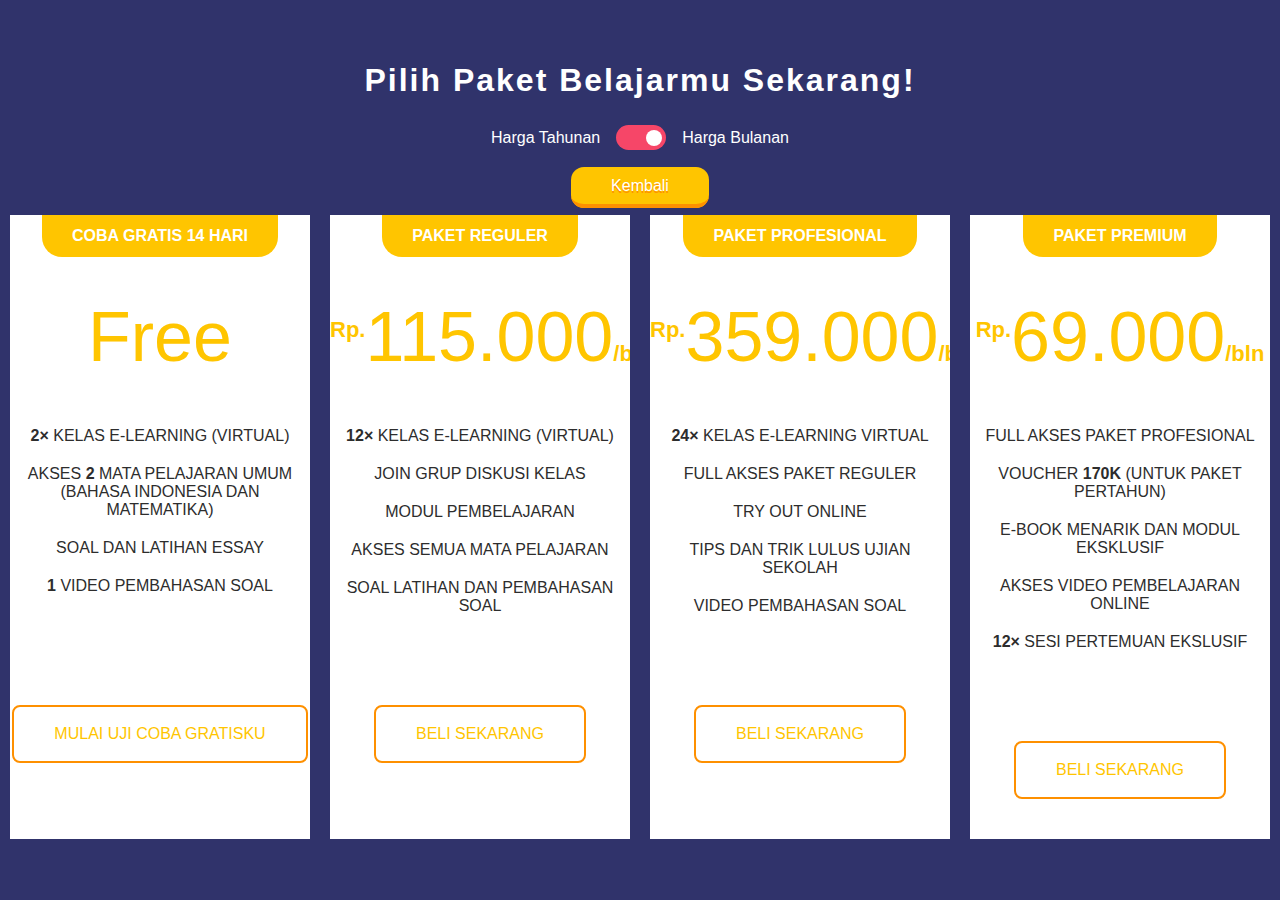
==== berlangganan/berlangganan.html @ d5b47748 "Add files via upload" ====
<!DOCTYPE html>
<html>
<head>
  <meta charset="UTF-8">
  <meta name="viewport" content="width=device-width, initial-scale=1.0">
  <link rel="stylesheet" href="style.css">
  <title>Rumah Belajar! - Berlangganan</title>
</head>

  <div class="pricing-table">

  <div class="switch">
      <h1 class="title">Pilih Paket Belajarmu Sekarang!</h1>
      <div class="toggle-switch">
            <span>Harga Tahunan </span>
            <input type="checkbox" class="toggler">
            <span> Harga Bulanan</span>
      </div>
        <a href="../homepage/home.html" class="home">Kembali</a>
    </div>

    <div class="pricing-card">
      <h3 class="pricing-card-header">Coba Gratis 14 Hari</h3>
      <div class="price">Free</div>
      <ul>
        <li><strong>2×</strong> Kelas E-learning (virtual)</li>
        <li>Akses <strong>2</strong> mata pelajaran umum (Bahasa indonesia dan Matematika)
        <li> Soal dan Latihan essay </li>
        <li><strong>1</strong> video pembahasan soal</li>
        <li></li>
      </ul>
      <a href="../homepage/home_logged.html" class="order-btn">Mulai Uji Coba Gratisku</a>
    </div>

    <div class="pricing-card">
      <h3 class="pricing-card-header">Paket Reguler</h3>
      <div class="price" id="reguler-price"><sup>Rp.</sup>115.000<span>/bln</span></div>
      <ul>
        <li><strong>12×</strong> kelas e-learning (virtual)</li>
        <li>join grup diskusi kelas</li>
        <li>Modul pembelajaran</li>
        <li>akses semua mata pelajaran</li>
        <li>Soal Latihan dan pembahasan soal</li>
      </ul>
      <a href="#" class="order-btn">Beli Sekarang</a>
    </div>

    <div class="pricing-card">
      <h3 class="pricing-card-header">Paket Profesional</h3>
      <div class="price" id="pro-price"><sup>Rp.</sup>359.000<span>/bln</span></div>
      <ul>
        <li><strong>24×</strong> kelas e-learning virtual</li>
        <li>full akses paket reguler</li>
        <li>try out online</li>
        <li>Tips dan trik lulus ujian sekolah</li>
        <li>Video pembahasan soal</li>
      </ul>
      <a href="#" class="order-btn">Beli Sekarang</a>
    </div>

    <div class="pricing-card">
      <h3 class="pricing-card-header" >Paket Premium</h3>
      <div class="price" id="premium-price"><sup>Rp.</sup>69.000<span>/bln</span></div>
      <ul>
        <li>full akses paket profesional</li>
        <li>voucher <strong>170k</strong> (untuk paket pertahun)</li>
        <li>e-book menarik dan modul eksklusif</li>
        <li>Akses video pembelajaran online</li>
        <li><strong>12×</strong> sesi pertemuan ekslusif</li>
      </ul>
      <a href="#" class="order-btn">Beli Sekarang</a>
    </div>
  </div>
  <script src="main.js"></script>
</body>
</html>
---- berlangganan/style.css ----
*{
  margin: 0;
  padding: 0;
  box-sizing: border-box;
  font-family: "Open Sans",sans-serif;
  text-decoration: none;
  list-style: none;
}

body{
  background-color: #30336b;
  min-height: 100vh;
  display: flex;
  align-items: center;
}

.switch {
  text-align: center;
  width: 100%;
  height: 60%;
  padding-top: 20px;
 
}

h1.title {
  letter-spacing: 2px;
  margin-bottom: 1.5rem;
  color: #fff;
}

.toggle-switch{
    display: flex;
    height: 30px;
    width: 100%;
    justify-content: center;
    align-items: center;
    margin-bottom: 1.5rem;
}

.toggle-switch span{
  color: #fff;
}

.toggler{
    appearance: none;
    -webkit-appearance: none;
    -moz-appearance: none;
    width: 50px;
    height: 25px;
    background-color: #f64668;
    border-radius: 25px;
    margin: 0 1rem;
    position: relative;
}

.toggler::before{
    content: "";
    width: 16px;
    height: 16px;
    background-color: white;
    position: absolute;
    border-radius: 50%;
    top:50%;
    transform: translateY(-50%);
    right:4px;
}

.toggler:checked:before{
    right: 55%;
}

.home {
 padding: 10px 40px;
 color: #fff;
 border-radius: 13px;
 background-color: #ffc500;
 text-shadow: 0px 2px #fe9000;
 border-bottom: 4px solid #fe9000;
 transition: .2s linear;
}

.home:hover{
  background-color: #fff;
  color: #ffc500;
  text-shadow: none;
  font-size: 20px;
  font-family: 'Pacifico' ,cursive;
}


.pricing-table{
  display: flex;
  flex-wrap: wrap;
  justify-content: space-around;
  width: min(1600px, 100%);
  margin: auto;
}

.pricing-card{
  flex: 1;
  max-width: 360px;
  background-color: #fff;
  margin: 20px 10px;
  text-align: center;
  cursor: pointer;
  overflow: hidden;
  color: #2d2d2d;
  transition: .3s linear;
}

.pricing-card-header{
  background-color: #ffc500;
  display: inline-block;
  color: #fff;
  padding: 12px 30px;
  border-radius: 0 0 20px 20px;
  font-size: 16px;
  text-transform: uppercase;
  font-weight: 600;
  transition: .4s linear;
}

.pricing-card:hover .pricing-card-header{
  box-shadow: 0 0 0 26em #fe9000;
}

.price{
  font-size: 70px;
  color: #ffc500;
  margin: 40px 0;
  transition: .2s linear;
}

.price sup, .price span{
  font-size: 22px;
  font-weight: 700;
}

.pricing-card:hover ,.pricing-card:hover .price{
  color: #fff;
}

.pricing-card li{
  font-size: 16px;
  padding: 10px 0;
  text-transform: uppercase;
}

.order-btn{
  display: inline-block;
  margin-bottom: 40px;
  margin-top: 80px;
  border: 2px solid #fe9000;
  color: #ffc500;
  padding: 18px 40px;
  border-radius: 8px;
  text-transform: uppercase;
  font-weight: 500;
  transition: .3s linear;
}

.order-btn:hover{
  background-color: #ffc500;
  color: #fff;
}

@media screen and (max-width:1100px){
  .pricing-card{
    flex: 50%;
  }
}
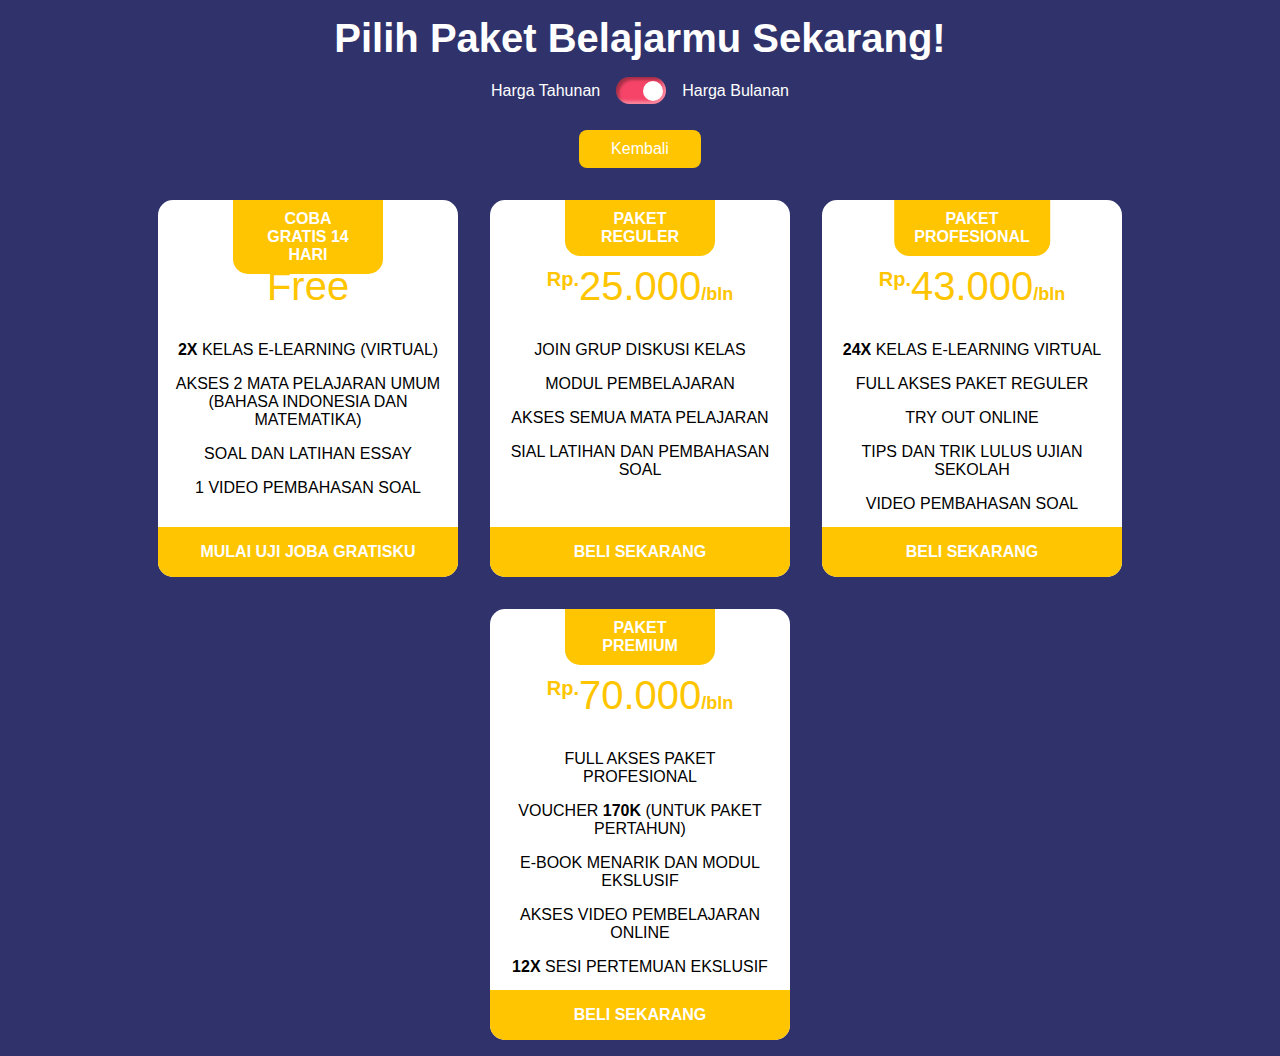
==== commit eb360faf: "Add files via upload" ====
--- a/berlangganan/berlangganan.html
+++ b/berlangganan/berlangganan.html
@@ -1,76 +1,66 @@
 <!DOCTYPE html>
 <html>
-<head>
-  <meta charset="UTF-8">
-  <meta name="viewport" content="width=device-width, initial-scale=1.0">
-  <link rel="stylesheet" href="style.css">
-  <title>Rumah Belajar! - Berlangganan</title>
-</head>
-
-  <div class="pricing-table">
-
-  <div class="switch">
-      <h1 class="title">Pilih Paket Belajarmu Sekarang!</h1>
-      <div class="toggle-switch">
-            <span>Harga Tahunan </span>
-            <input type="checkbox" class="toggler">
-            <span> Harga Bulanan</span>
+  <head>
+    <meta charset="UTF-8" />
+    <meta name="viewport" content="width=device-width, initial-scale=1.0" />
+    <link rel="stylesheet" href="style.css" />
+    <title>Rumah Belajar! - Berlangganan</title>
+  </head>
+  <body>
+    <div class="title">
+      <h1>Pilih Paket Belajarmu Sekarang!</h1>
+    </div>
+    <div class="desc">
+      <div class="switch-wrap">
+        <p>Harga Tahunan</p>
+        <span id="switch" class="switch">
+          <span id="toggle" class="toggle"></span>
+        </span>
+        <p>Harga Bulanan</p>
       </div>
-        <a href="../homepage/home.html" class="home">Kembali</a>
+      <a href="../homepage/home.html">Kembali</a>
+    </div>
+    <div class="card-wrap">
+      <div class="card free">
+        <h1>COBA GRATIS 14 HARI</h1>
+        <h1><sup></sup> Free</h1>
+        <p><b>2x</b> KELAS E-LEARNING (VIRTUAL)</p>
+        <p>AKSES 2 MATA PELAJARAN UMUM (BAHASA INDONESIA DAN MATEMATIKA)</p>
+        <p>SOAL DAN LATIHAN ESSAY</p>
+        <p>1 VIDEO PEMBAHASAN SOAL</p>
+        <a href="../homepage/home.html">MULAI UJI JOBA GRATISKU</a>
+      </div>
+      <div class="card reguler">
+        <h1>paket reguler</h1>
+        <h1 id="price" class="price"><sup>Rp.</sup>25.000<span>/bln</span></h1>
+        <p>join grup diskusi kelas</p>
+        <p>modul pembelajaran</p>
+        <p>akses semua mata pelajaran</p>
+        <p>sial latihan dan pembahasan soal</p>
+        <a href="#">beli sekarang</a>
+      </div>
+      <div class="card prof">
+        <h1>paket profesional</h1>
+        <h1 id="price" class="price"><sup>Rp.</sup>43.000<span>/bln</span></h1>
+        <p><b>24x</b> kelas e-learning virtual</p>
+        <p>full akses paket reguler</p>
+        <p>try out online</p>
+        <p>Tips dan trik lulus ujian sekolah</p>
+        <p>video pembahasan soal</p>
+        <a href="#">beli sekarang</a>
+      </div>
+      <div class="card premium">
+        <h1>paket premium</h1>
+        <h1 id="price" class="price"><sup>Rp.</sup>70.000<span>/bln</span></h1>
+        <p>full akses paket profesional</p>
+        <p>voucher <b>170K</b> (untuk paket pertahun)</p>
+        <p>e-book menarik dan modul ekslusif</p>
+        <p>akses video pembelajaran online</p>
+        <p><b>12x</b> sesi pertemuan ekslusif</p>
+        <a href="#">Beli sekarang</a>
+      </div>
     </div>
 
-    <div class="pricing-card">
-      <h3 class="pricing-card-header">Coba Gratis 14 Hari</h3>
-      <div class="price">Free</div>
-      <ul>
-        <li><strong>2×</strong> Kelas E-learning (virtual)</li>
-        <li>Akses <strong>2</strong> mata pelajaran umum (Bahasa indonesia dan Matematika)
-        <li> Soal dan Latihan essay </li>
-        <li><strong>1</strong> video pembahasan soal</li>
-        <li></li>
-      </ul>
-      <a href="../homepage/home_logged.html" class="order-btn">Mulai Uji Coba Gratisku</a>
-    </div>
-
-    <div class="pricing-card">
-      <h3 class="pricing-card-header">Paket Reguler</h3>
-      <div class="price" id="reguler-price"><sup>Rp.</sup>115.000<span>/bln</span></div>
-      <ul>
-        <li><strong>12×</strong> kelas e-learning (virtual)</li>
-        <li>join grup diskusi kelas</li>
-        <li>Modul pembelajaran</li>
-        <li>akses semua mata pelajaran</li>
-        <li>Soal Latihan dan pembahasan soal</li>
-      </ul>
-      <a href="#" class="order-btn">Beli Sekarang</a>
-    </div>
-
-    <div class="pricing-card">
-      <h3 class="pricing-card-header">Paket Profesional</h3>
-      <div class="price" id="pro-price"><sup>Rp.</sup>359.000<span>/bln</span></div>
-      <ul>
-        <li><strong>24×</strong> kelas e-learning virtual</li>
-        <li>full akses paket reguler</li>
-        <li>try out online</li>
-        <li>Tips dan trik lulus ujian sekolah</li>
-        <li>Video pembahasan soal</li>
-      </ul>
-      <a href="#" class="order-btn">Beli Sekarang</a>
-    </div>
-
-    <div class="pricing-card">
-      <h3 class="pricing-card-header" >Paket Premium</h3>
-      <div class="price" id="premium-price"><sup>Rp.</sup>69.000<span>/bln</span></div>
-      <ul>
-        <li>full akses paket profesional</li>
-        <li>voucher <strong>170k</strong> (untuk paket pertahun)</li>
-        <li>e-book menarik dan modul eksklusif</li>
-        <li>Akses video pembelajaran online</li>
-        <li><strong>12×</strong> sesi pertemuan ekslusif</li>
-      </ul>
-      <a href="#" class="order-btn">Beli Sekarang</a>
-    </div>
-  </div>
-  <script src="main.js"></script>
-</body>
-</html>+    <script src="main.js"></script>
+  </body>
+</html>
--- a/berlangganan/style.css
+++ b/berlangganan/style.css
@@ -1,171 +1,147 @@
-*{
+* {
   margin: 0;
   padding: 0;
   box-sizing: border-box;
-  font-family: "Open Sans",sans-serif;
+  font-family: Arial, Helvetica, sans-serif;
   text-decoration: none;
-  list-style: none;
+  transition: all 0.3s ease;
 }
 
-body{
+html,
+body {
+  width: 100%;
+  height: 100%;
+}
+body {
   background-color: #30336b;
-  min-height: 100vh;
+}
+
+.title {
+  padding: 1rem;
   display: flex;
+  justify-content: center;
+}
+.title > h1 {
+  font-size: 40px;
+  color: white;
+}
+.desc {
+  display: flex;
+  flex-direction: column;
+  justify-content: center;
   align-items: center;
+}
+.switch-wrap {
+  display: flex;
+  justify-content: center;
+  align-items: center;
+  padding: 0 0 1rem;
+}
+.switch-wrap > p {
+  color: white;
+  font-size: 16px;
 }
 
 .switch {
-  text-align: center;
-  width: 100%;
-  height: 60%;
-  padding-top: 20px;
- 
+  position: relative;
+  width: 50px;
+  height: 27px;
+  margin: 0 1rem;
+  border-radius: 64px;
+  background: #f64468;
+  box-shadow: inset 3px 3px 3px #00000053, inset -3px -3px 3px #ffffff5a;
+  overflow: hidden;
+  cursor: pointer;
+}
+.toggle {
+  position: absolute;
+  background: white;
+  width: 20px;
+  height: 20px;
+  top: 50%;
+  right: 3px;
+  transform: translateY(-50%);
+  border-radius: 50%;
+}
+.desc > a {
+  background: #ffc500;
+  color: white;
+  margin-top: 10px;
+  padding: 10px 2rem;
+  border-radius: 8px;
+}
+.desc > a:hover {
+  transform: scale(1.1);
 }
 
-h1.title {
-  letter-spacing: 2px;
-  margin-bottom: 1.5rem;
-  color: #fff;
+.card-wrap {
+  display: flex;
+  flex-wrap: wrap;
+  margin: auto;
+  gap: 2rem;
+  justify-content: center;
+  padding: 2rem 10px 1rem;
+}
+.card {
+  width: 100%;
+  max-width: 300px;
+  padding: 1rem 1rem 3rem;
+  border-radius: 15px;
+  background: white;
+  position: relative;
+  overflow: hidden;
+}
+.card:hover {
+  transform: scale(1.1);
+  background-position: 100% -100%;
+}
+.card > h1:nth-of-type(1) {
+  font-size: 16px;
+  text-transform: uppercase;
+  background: #ffc500;
+  color: white;
+  position: absolute;
+  top: 0;
+  left: 50%;
+  transform: translateX(-50%);
+  text-align: center;
+  width: fit-content;
+  padding: 10px 20px;
+  border-radius: 0 0 15px 15px;
+}
+.card > h1:nth-of-type(2),
+.price {
+  padding: 3rem 0 2rem;
+  text-align: center;
+  color: #ffc500;
+  font-size: 40px;
+  font-weight: 300;
 }
 
-.toggle-switch{
-    display: flex;
-    height: 30px;
-    width: 100%;
-    justify-content: center;
-    align-items: center;
-    margin-bottom: 1.5rem;
+.card > p {
+  transition: none;
+  text-align: center;
+  text-transform: uppercase;
+  margin-bottom: 1rem;
+  font-size: 16px;
 }
-
-.toggle-switch span{
-  color: #fff;
+.card > a {
+  position: absolute;
+  left: 0;
+  bottom: 0;
+  text-transform: uppercase;
+  width: 100%;
+  text-align: center;
+  padding: 1rem;
+  background: #ffc500;
+  color: white;
+  font-weight: bold;
 }
-
-.toggler{
-    appearance: none;
-    -webkit-appearance: none;
-    -moz-appearance: none;
-    width: 50px;
-    height: 25px;
-    background-color: #f64668;
-    border-radius: 25px;
-    margin: 0 1rem;
-    position: relative;
+sup {
+  font-size: 20px;
+  font-weight: bold;
 }
-
-.toggler::before{
-    content: "";
-    width: 16px;
-    height: 16px;
-    background-color: white;
-    position: absolute;
-    border-radius: 50%;
-    top:50%;
-    transform: translateY(-50%);
-    right:4px;
+.card > h1 > span {
+  font-size: 18px;
+  font-weight: bold;
 }
-
-.toggler:checked:before{
-    right: 55%;
-}
-
-.home {
- padding: 10px 40px;
- color: #fff;
- border-radius: 13px;
- background-color: #ffc500;
- text-shadow: 0px 2px #fe9000;
- border-bottom: 4px solid #fe9000;
- transition: .2s linear;
-}
-
-.home:hover{
-  background-color: #fff;
-  color: #ffc500;
-  text-shadow: none;
-  font-size: 20px;
-  font-family: 'Pacifico' ,cursive;
-}
-
-
-.pricing-table{
-  display: flex;
-  flex-wrap: wrap;
-  justify-content: space-around;
-  width: min(1600px, 100%);
-  margin: auto;
-}
-
-.pricing-card{
-  flex: 1;
-  max-width: 360px;
-  background-color: #fff;
-  margin: 20px 10px;
-  text-align: center;
-  cursor: pointer;
-  overflow: hidden;
-  color: #2d2d2d;
-  transition: .3s linear;
-}
-
-.pricing-card-header{
-  background-color: #ffc500;
-  display: inline-block;
-  color: #fff;
-  padding: 12px 30px;
-  border-radius: 0 0 20px 20px;
-  font-size: 16px;
-  text-transform: uppercase;
-  font-weight: 600;
-  transition: .4s linear;
-}
-
-.pricing-card:hover .pricing-card-header{
-  box-shadow: 0 0 0 26em #fe9000;
-}
-
-.price{
-  font-size: 70px;
-  color: #ffc500;
-  margin: 40px 0;
-  transition: .2s linear;
-}
-
-.price sup, .price span{
-  font-size: 22px;
-  font-weight: 700;
-}
-
-.pricing-card:hover ,.pricing-card:hover .price{
-  color: #fff;
-}
-
-.pricing-card li{
-  font-size: 16px;
-  padding: 10px 0;
-  text-transform: uppercase;
-}
-
-.order-btn{
-  display: inline-block;
-  margin-bottom: 40px;
-  margin-top: 80px;
-  border: 2px solid #fe9000;
-  color: #ffc500;
-  padding: 18px 40px;
-  border-radius: 8px;
-  text-transform: uppercase;
-  font-weight: 500;
-  transition: .3s linear;
-}
-
-.order-btn:hover{
-  background-color: #ffc500;
-  color: #fff;
-}
-
-@media screen and (max-width:1100px){
-  .pricing-card{
-    flex: 50%;
-  }
-}